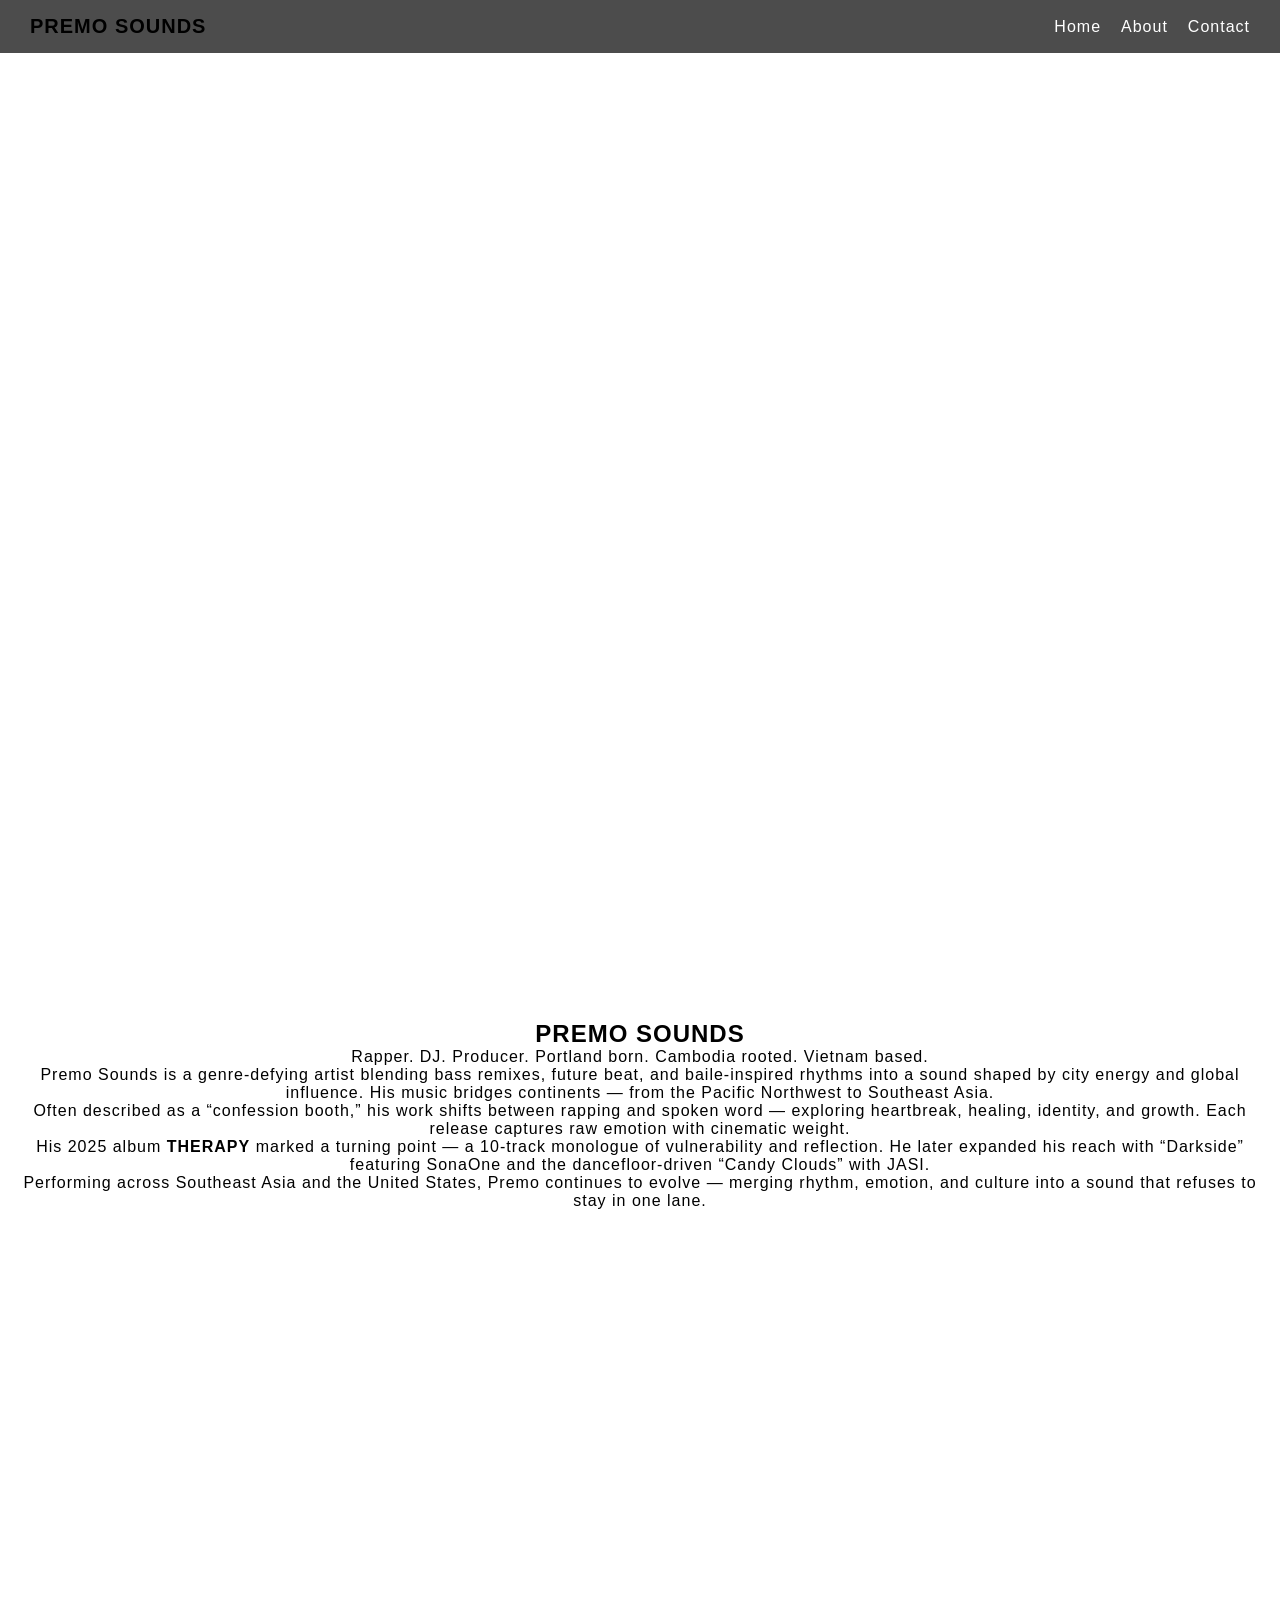
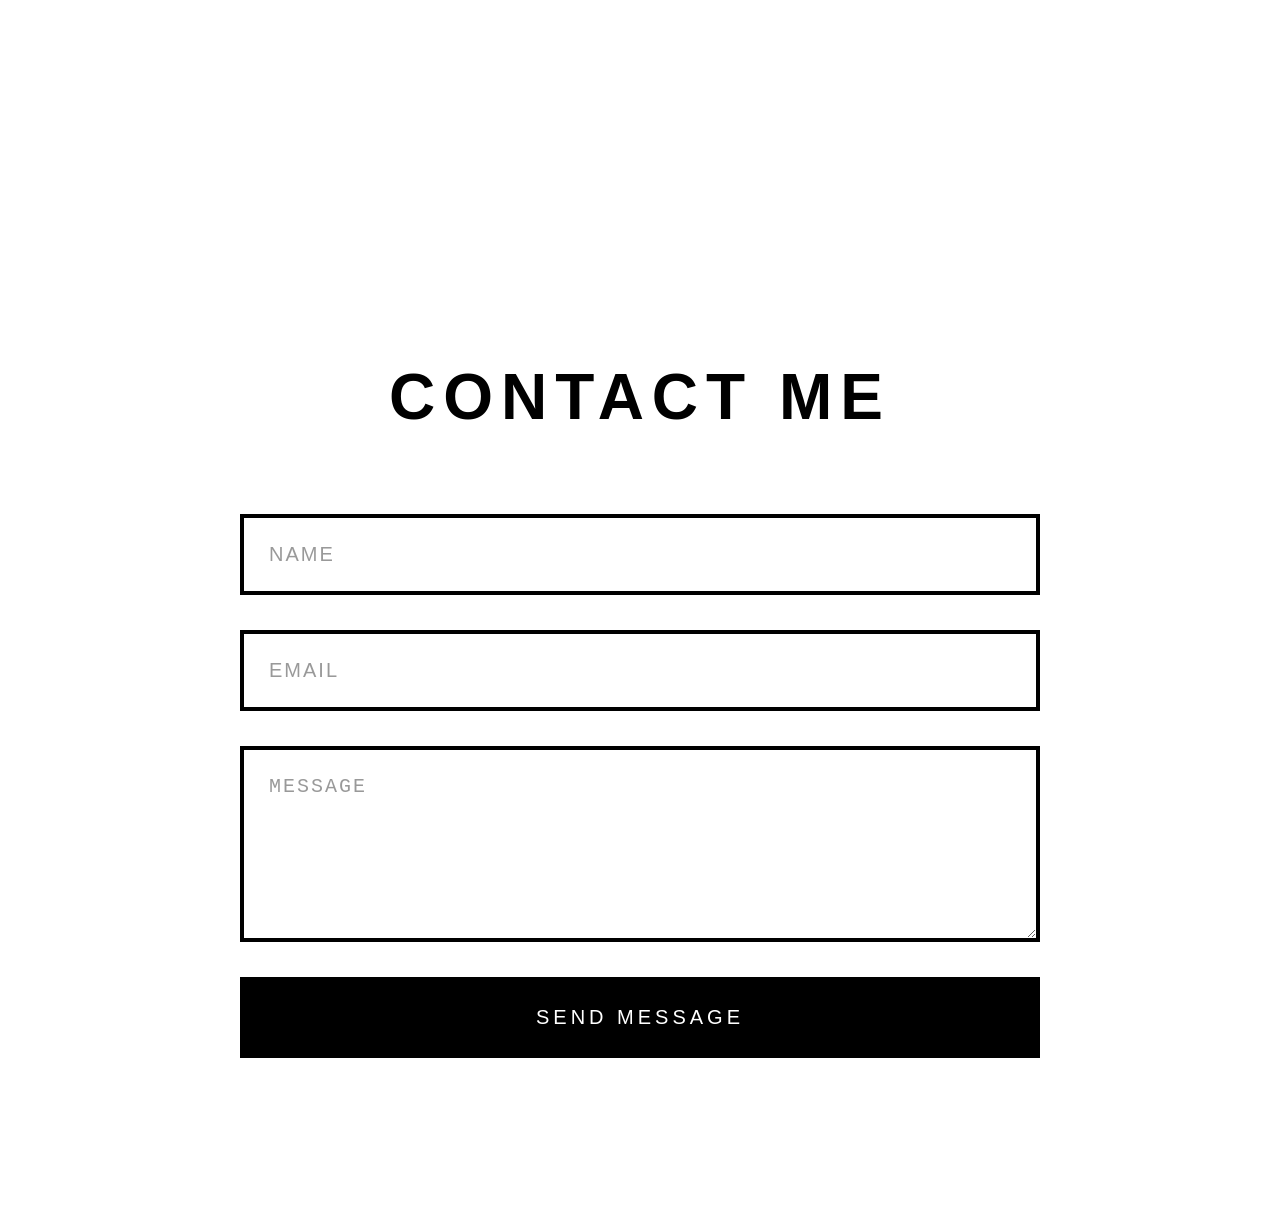
==== index.html @ 64d37947 "Update index.html" ====
﻿<!DOCTYPE html>
<html lang="en">
<head>
  <meta charset="UTF-8">
  <meta name="viewport" content="width=device-width, initial-scale=1.0">
  <title>PREMO SOUNDS</title>
  <meta name="description" content="Official website of PremoSounds">
  <link rel="stylesheet" href="css/styles.css">
  <link href="https://fonts.googleapis.com/css2?family=Bebas+Neue&family=Inter:wght@300;400;600&display=swap" rel="stylesheet">
</head>
<body>

<header class="navbar">
  <div class="logo">PREMO SOUNDS</div>
  <button class="menu-toggle" aria-label="Toggle navigation">☰</button>
  <ul class="nav-links">
    <li><a href="#home">Home</a></li>
    <li><a href="#about">About</a></li>
    <li><a href="#contact">Contact</a></li>
  </ul>
</header>

<section id="home">

  <div class="video-background">
    <iframe
      src="https://www.youtube.com/embed/vIcrVmqLmIs?autoplay=1&mute=1&loop=1&playlist=vIcrVmqLmIs&controls=0&modestbranding=1&rel=0"
      frameborder="0"
      allow="autoplay; fullscreen"
      allowfullscreen>
    </iframe>
  </div>

  <div class="hero-content">
    <h1></h1>
  </div>

</section>
<section id="about" class="about-section">

  <div class="about-container">

    <h2 class="about-title">PREMO SOUNDS</h2>

    <p class="about-intro">
      Rapper. DJ. Producer. Portland born. Cambodia rooted. Vietnam based.
    </p>

    <p>
      Premo Sounds is a genre-defying artist blending bass remixes, future beat,
      and baile-inspired rhythms into a sound shaped by city energy and global influence.
      His music bridges continents — from the Pacific Northwest to Southeast Asia.
    </p>

    <p>
      Often described as a “confession booth,” his work shifts between rapping
      and spoken word — exploring heartbreak, healing, identity, and growth.
      Each release captures raw emotion with cinematic weight.
    </p>

    <p>
      His 2025 album <strong>THERAPY</strong> marked a turning point — a 10-track
      monologue of vulnerability and reflection. He later expanded his reach with
      “Darkside” featuring SonaOne and the dancefloor-driven
      “Candy Clouds” with JASI.
    </p>

    <p>
      Performing across Southeast Asia and the United States,
      Premo continues to evolve — merging rhythm, emotion,
      and culture into a sound that refuses to stay in one lane.
    </p>

  </div>

</section>

<section id="contact" class="contact-section">

  <h2 class="contact-title">CONTACT ME</h2>

  <form 
    action="https://formspree.io/f/xykdrayg" 
    method="POST"
    class="contact-form">

    <input 
      type="text" 
      name="name" 
      placeholder="NAME"
      required>

    <input 
      type="email" 
      name="email" 
      placeholder="EMAIL"
      required>

    <textarea 
      name="message" 
      placeholder="MESSAGE"
      rows="6"
      required></textarea>

    <button type="submit">SEND MESSAGE</button>

  </form>

</section>

<script src="js/main.js"></script>
</body>
</html>
---- css/styles.css ----
﻿* { margin:0; padding:0; box-sizing:border-box; }
html { scroll-behavior:smooth; }
body {
  font-family: 'Anton', sans-serif;
  letter-spacing: 1px;
}

.navbar {
  position:fixed;
  width:100%;
  display:flex;
  justify-content:space-between;
  align-items:center;
  padding:15px 30px;
  background:rgba(0,0,0,0.7);
  backdrop-filter:blur(8px);
  z-index:1000;
}

.logo { font-weight:bold; font-size:20px; }

.menu-toggle {
  background:none;
  border:none;
  color:white;
  font-size:24px;
  display:none;
  cursor:pointer;
}

.nav-links {
  list-style:none;
  display:flex;
  gap:20px;
}

.nav-links a {
  text-decoration:none;
  color:white;
}

/* HOME SECTION */
#home {
  position: relative;
  height: 100vh;
  overflow: hidden;
  display: flex;
  align-items: center;
  justify-content: center;
  text-align: center;
  color: white;
}

/* VIDEO WRAPPER */
.video-background {
  position: absolute;
  inset: 0;
  overflow: hidden;
  z-index: 0;
}

/* TRUE FULLSCREEN 16:9 COVER */
.video-background iframe {
  position: absolute;
  top: 50%;
  left: 50%;
  width: 100vw;
  height: 100vh;
  transform: translate(-50%, -50%);
  pointer-events: none;
}

/* Maintain 16:9 without shrinking */
@media (min-aspect-ratio: 16/9) {
  .video-background iframe {
    height: 56.25vw;
  }
}

@media (max-aspect-ratio: 16/9) {
  .video-background iframe {
    width: 177.78vh;
  }
}

/* CONTENT ABOVE VIDEO */
.hero-content {
  position: relative;
  z-index: 2;
  text-shadow: 2px 2px 6px black;
}

section {
  padding:120px 20px;
  text-align:center;
  min-height:100vh;
}

.hero {
  display:flex;
  justify-content:center;
  align-items:center;
  text-shadow:2px 2px 5px black;
}

.light {
  background:#f4f4f4;
  color:#000;
}

@media (max-width:768px) {
  .menu-toggle { display:block; }
  .nav-links {
    position:absolute;
    top:70px;
    right:20px;
    flex-direction:column;
    background:rgba(0,0,0,0.9);
    padding:20px;
    border-radius:8px;
    display:none;
  }
  .nav-links.show { display:flex; }
}

/* CONTACT SECTION — LUXURY VERSION */

.contact-section {
  background: #ffffff;
  color: #000;
  padding: 160px 20px;
  text-align: center;
}

.contact-title {
  font-size: 64px;
  letter-spacing: 8px;
  margin-bottom: 80px;
}

/* FORM WRAPPER */
.contact-form {
  max-width: 800px;
  margin: 0 auto;
  display: flex;
  flex-direction: column;
  gap: 35px;
}

/* INPUT FIELDS */
.contact-form input,
.contact-form textarea {
  width: 100%;
  background: transparent;
  border: 4px solid #000;
  padding: 25px;
  font-size: 20px;
  color: #000;
  outline: none;
  transition: all 0.3s ease;
}

/* Placeholder */
.contact-form input::placeholder,
.contact-form textarea::placeholder {
  color: rgba(0,0,0,0.4);
  letter-spacing: 2px;
}

/* Focus Animation */
.contact-form input:focus,
.contact-form textarea:focus {
  background: #000;
  color: #fff;
  transform: scale(1.02);
}

/* BUTTON */
.contact-form button {
  width: 100%;
  background: #000;
  color: #fff;
  padding: 25px;
  font-size: 20px;
  border: 4px solid #000;
  cursor: pointer;
  transition: all 0.3s ease;
  letter-spacing: 4px;
}

/* Button Hover */
.contact-form button:hover {
  background: #fff;
  color: #000;
}
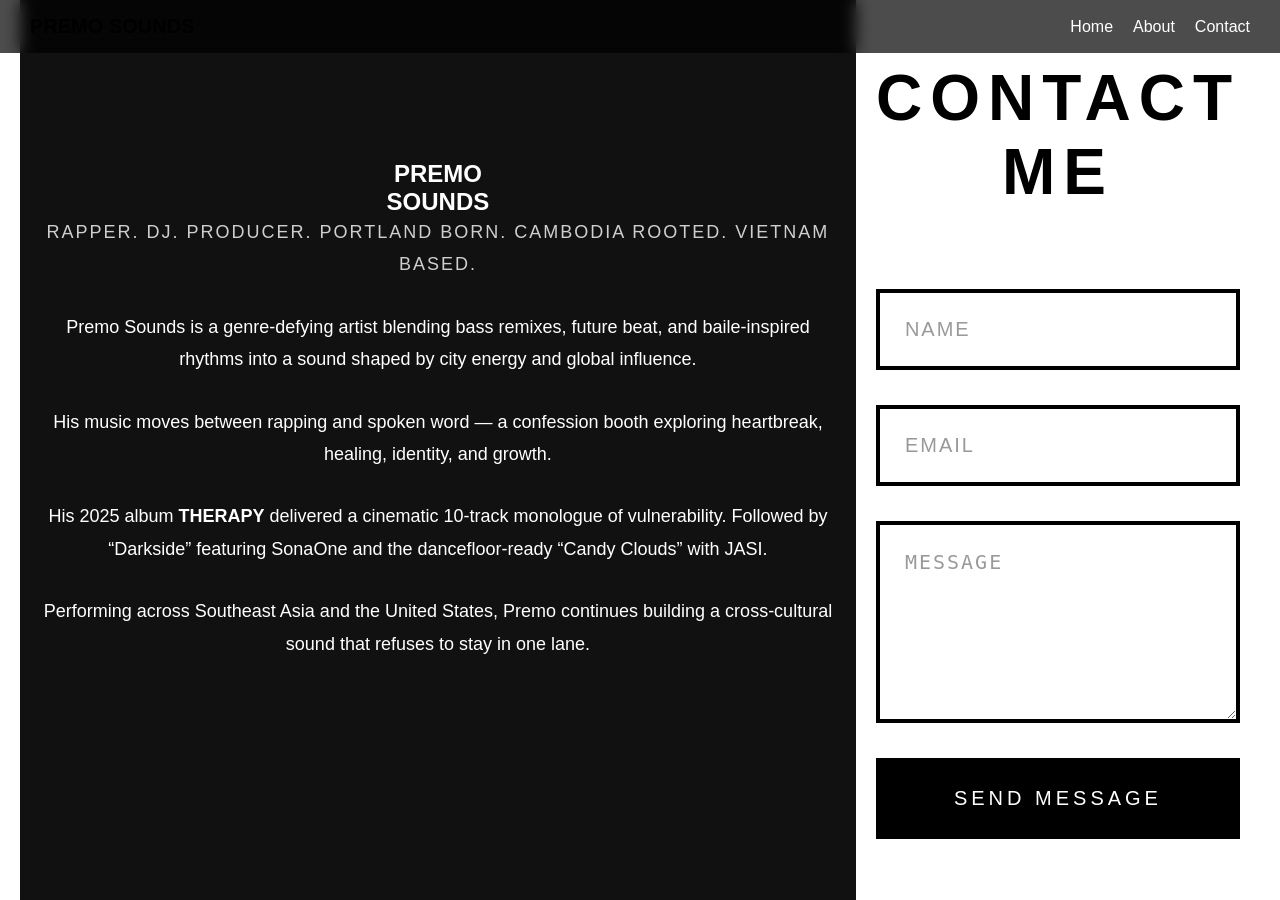
==== commit f999587b: "Update index.html" ====
--- a/index.html
+++ b/index.html
@@ -35,46 +35,50 @@
     <h1></h1>
   </div>
 
-</section>
 <section id="about" class="about-section">
 
-  <div class="about-container">
+  <div class="about-wrapper">
 
-    <h2 class="about-title">PREMO SOUNDS</h2>
+    <div class="about-left">
+      <h2>PREMO<br>SOUNDS</h2>
+    </div>
 
-    <p class="about-intro">
-      Rapper. DJ. Producer. Portland born. Cambodia rooted. Vietnam based.
-    </p>
+    <div class="about-right">
 
-    <p>
-      Premo Sounds is a genre-defying artist blending bass remixes, future beat,
-      and baile-inspired rhythms into a sound shaped by city energy and global influence.
-      His music bridges continents — from the Pacific Northwest to Southeast Asia.
-    </p>
+      <p class="about-intro">
+        Rapper. DJ. Producer. Portland born. Cambodia rooted. Vietnam based.
+      </p>
 
-    <p>
-      Often described as a “confession booth,” his work shifts between rapping
-      and spoken word — exploring heartbreak, healing, identity, and growth.
-      Each release captures raw emotion with cinematic weight.
-    </p>
+      <p>
+        Premo Sounds is a genre-defying artist blending bass remixes,
+        future beat, and baile-inspired rhythms into a sound shaped by
+        city energy and global influence.
+      </p>
 
-    <p>
-      His 2025 album <strong>THERAPY</strong> marked a turning point — a 10-track
-      monologue of vulnerability and reflection. He later expanded his reach with
-      “Darkside” featuring SonaOne and the dancefloor-driven
-      “Candy Clouds” with JASI.
-    </p>
+      <p>
+        His music moves between rapping and spoken word — a confession
+        booth exploring heartbreak, healing, identity, and growth.
+      </p>
 
-    <p>
-      Performing across Southeast Asia and the United States,
-      Premo continues to evolve — merging rhythm, emotion,
-      and culture into a sound that refuses to stay in one lane.
-    </p>
+      <p>
+        His 2025 album <strong>THERAPY</strong> delivered a cinematic
+        10-track monologue of vulnerability. Followed by
+        “Darkside” featuring SonaOne and the dancefloor-ready
+        “Candy Clouds” with JASI.
+      </p>
+
+      <p>
+        Performing across Southeast Asia and the United States,
+        Premo continues building a cross-cultural sound that
+        refuses to stay in one lane.
+      </p>
+
+    </div>
 
   </div>
 
 </section>
-
+  
 <section id="contact" class="contact-section">
 
   <h2 class="contact-title">CONTACT ME</h2>
@@ -122,3 +126,4 @@
 
 
 
+
--- a/css/styles.css
+++ b/css/styles.css
@@ -1,8 +1,8 @@
 ﻿* { margin:0; padding:0; box-sizing:border-box; }
 html { scroll-behavior:smooth; }
 body {
-  font-family: 'Anton', sans-serif;
-  letter-spacing: 1px;
+  font-family: 'Inter', sans-serif;
+  margin: 0;
 }
 
 .navbar {
@@ -193,3 +193,40 @@
   background: #fff;
   color: #000;
 }
+
+/* ABOUT SECTION */
+
+.about-section {
+  background: #111;
+  color: #fff;
+  padding: 160px 20px;
+}
+
+.about-container {
+  max-width: 900px;
+  margin: 0 auto;
+  text-align: left;
+}
+
+.about-title {
+  font-family: 'Bebas Neue', sans-serif;
+  font-size: 90px;
+  letter-spacing: 6px;
+  margin-bottom: 30px;
+}
+
+.about-intro {
+  font-weight: 600;
+  font-size: 20px;
+  letter-spacing: 2px;
+  margin-bottom: 40px;
+  text-transform: uppercase;
+  opacity: 0.8;
+}
+
+.about-section p {
+  font-size: 18px;
+  line-height: 1.8;
+  margin-bottom: 30px;
+  font-weight: 300;
+}
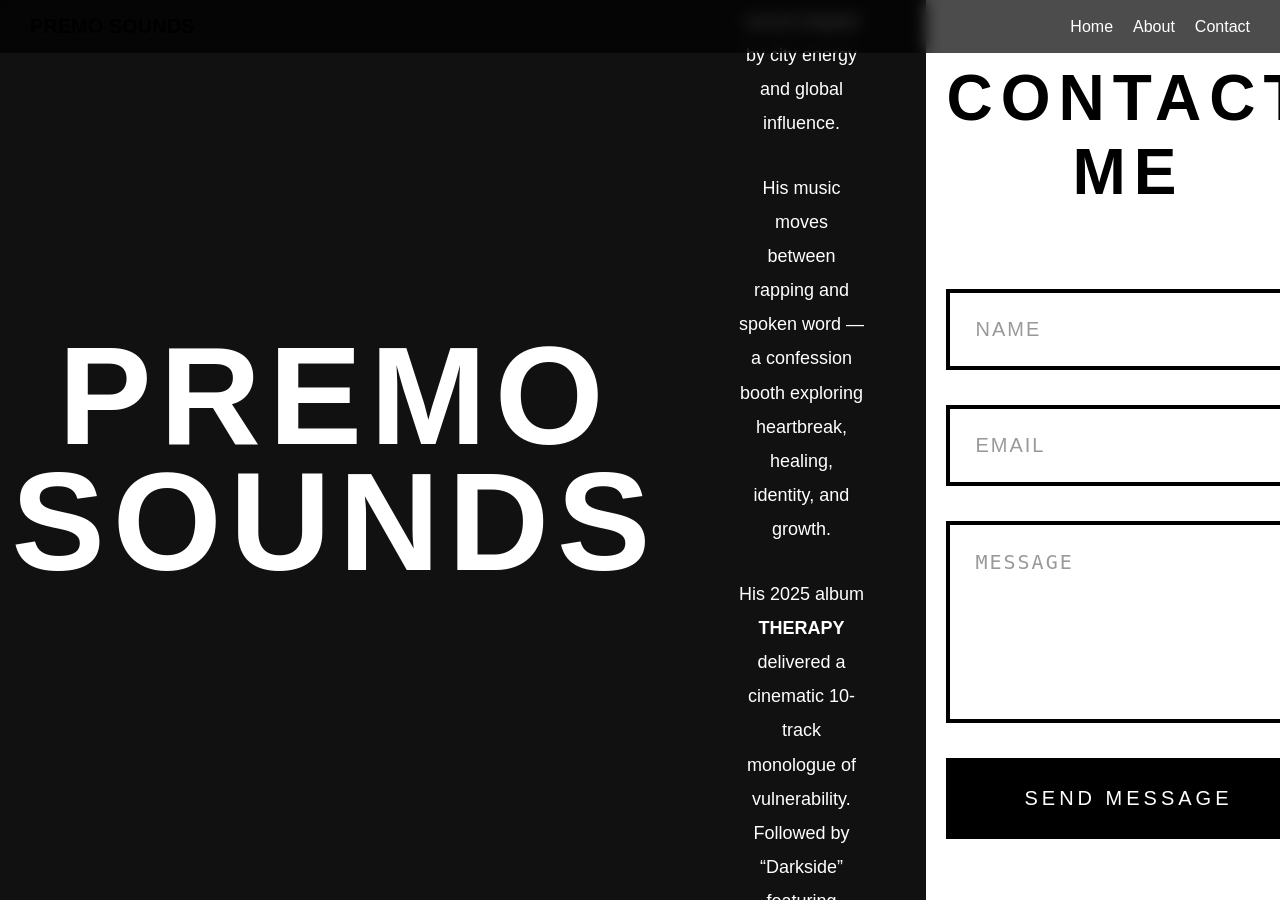
==== commit b3cf2f27: "Update index.html" ====
--- a/index.html
+++ b/index.html
@@ -36,6 +36,8 @@
   </div>
 
 <section id="about" class="about-section">
+
+  <div class="about-bg-text">PREMO SOUNDS</div>
 
   <div class="about-wrapper">
 
@@ -127,3 +129,4 @@
 
 
 
+
--- a/css/styles.css
+++ b/css/styles.css
@@ -194,25 +194,36 @@
   color: #000;
 }
 
-/* ABOUT SECTION */
+/* SPLIT ABOUT SECTION */
 
 .about-section {
   background: #111;
   color: #fff;
-  padding: 160px 20px;
-}
-
-.about-container {
-  max-width: 900px;
+  padding: 180px 5%;
+}
+
+.about-wrapper {
+  display: grid;
+  grid-template-columns: 1fr 1.2fr;
+  gap: 80px;
+  align-items: center;
+  max-width: 1400px;
   margin: 0 auto;
-  text-align: left;
-}
-
-.about-title {
+}
+
+/* LEFT SIDE — BIG TITLE */
+
+.about-left h2 {
   font-family: 'Bebas Neue', sans-serif;
-  font-size: 90px;
-  letter-spacing: 6px;
-  margin-bottom: 30px;
+  font-size: 140px;
+  line-height: 0.9;
+  letter-spacing: 8px;
+}
+
+/* RIGHT SIDE — TEXT */
+
+.about-right {
+  font-family: 'Inter', sans-serif;
 }
 
 .about-intro {
@@ -224,9 +235,29 @@
   opacity: 0.8;
 }
 
-.about-section p {
+.about-right p {
   font-size: 18px;
-  line-height: 1.8;
+  line-height: 1.9;
   margin-bottom: 30px;
   font-weight: 300;
 }
+
+/* MOBILE RESPONSIVE */
+
+@media (max-width: 900px) {
+
+  .about-wrapper {
+    grid-template-columns: 1fr;
+    gap: 50px;
+  }
+
+  .about-left h2 {
+    font-size: 80px;
+    text-align: center;
+  }
+
+  .about-right {
+    text-align: center;
+  }
+
+}
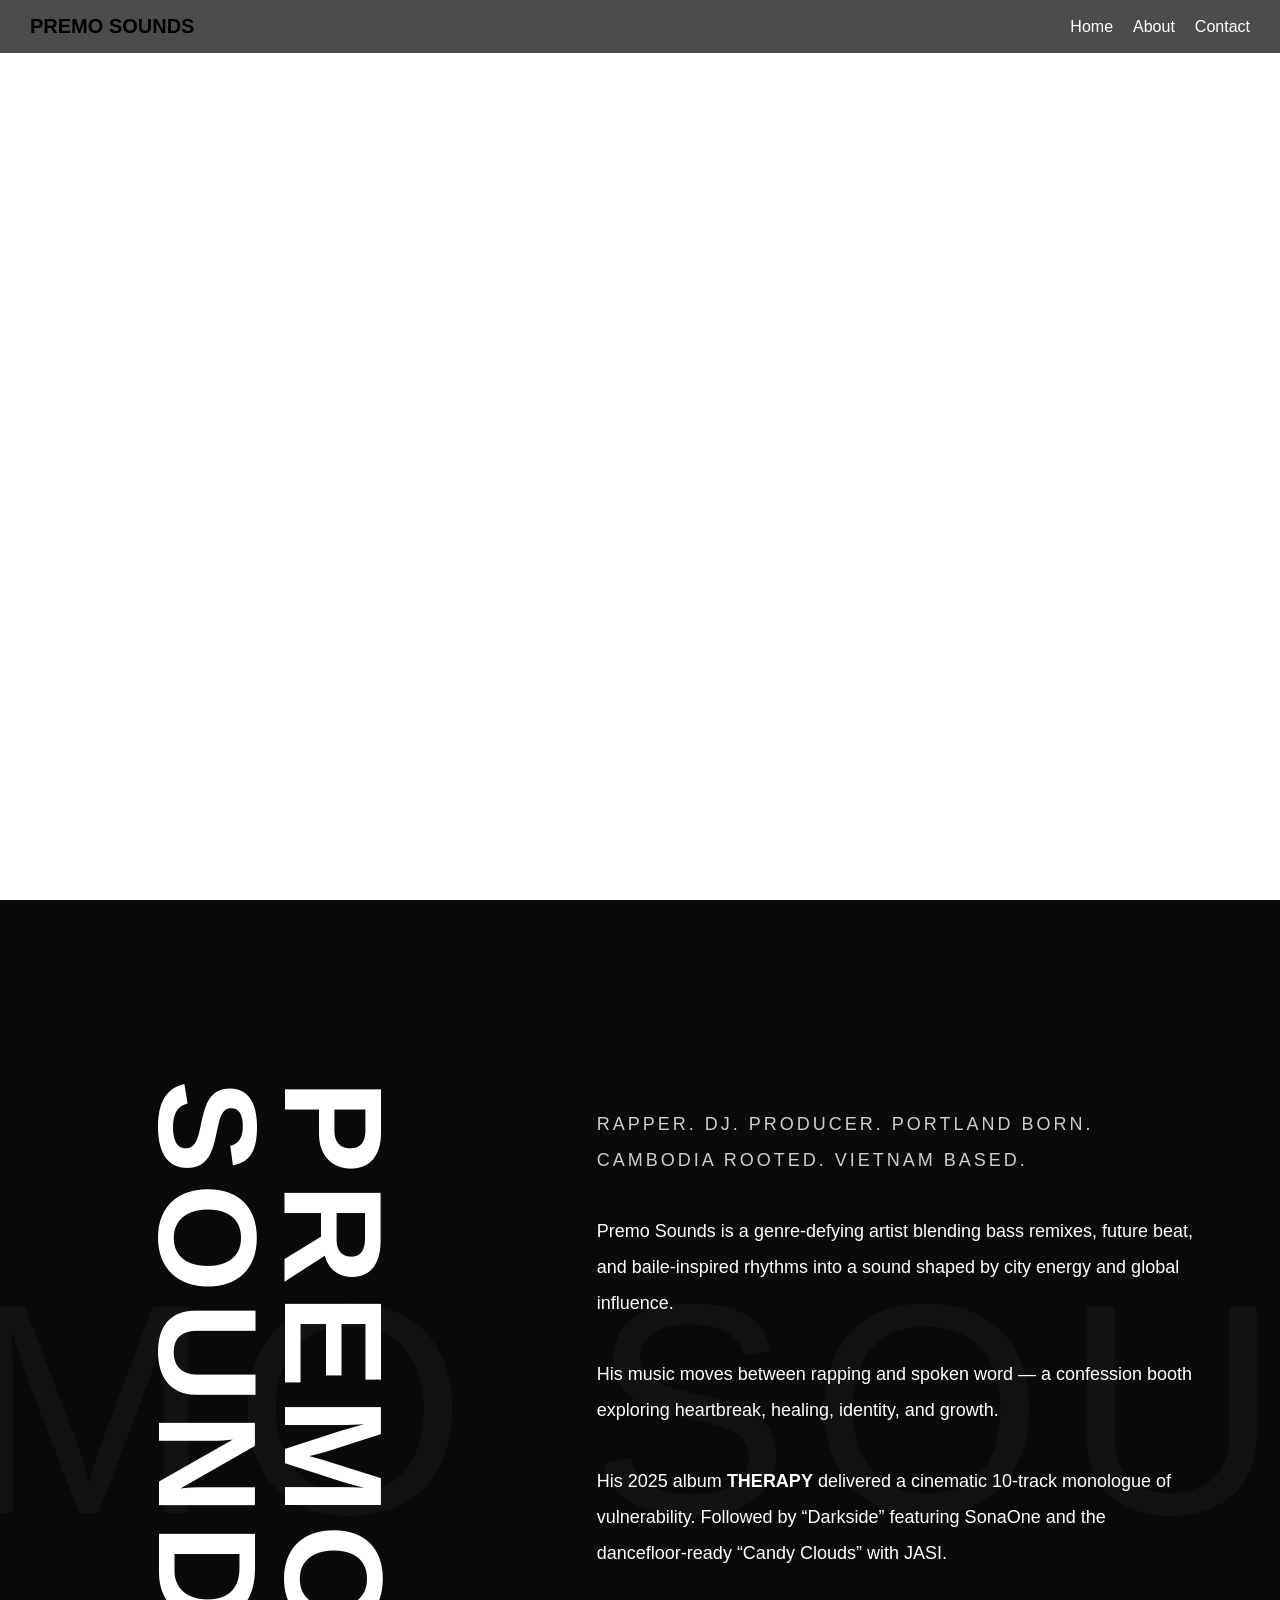
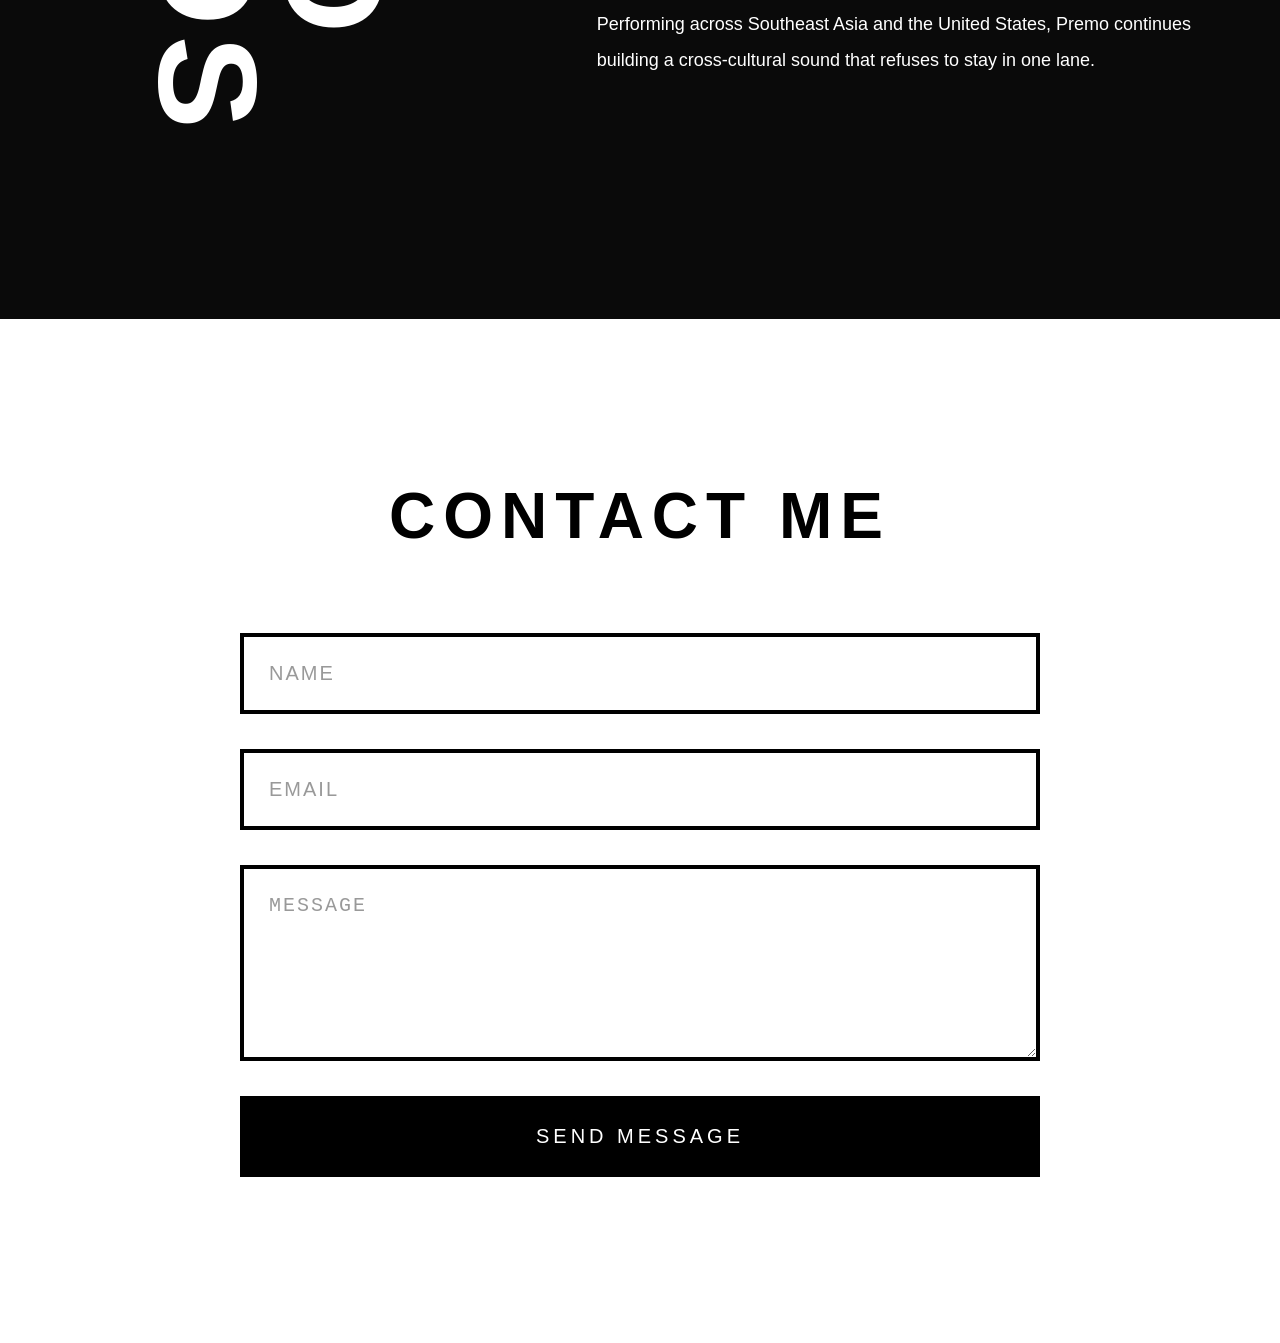
==== commit 8c5721ad: "Update index.html" ====
--- a/index.html
+++ b/index.html
@@ -34,7 +34,8 @@
   <div class="hero-content">
     <h1></h1>
   </div>
-
+</section>
+  
 <section id="about" class="about-section">
 
   <div class="about-bg-text">PREMO SOUNDS</div>
@@ -130,3 +131,4 @@
 
 
 
+
--- a/css/styles.css
+++ b/css/styles.css
@@ -42,8 +42,7 @@
 /* HOME SECTION */
 #home {
   position: relative;
-  height: 100vh;
-  overflow: hidden;
+  min-height: 100vh;
   display: flex;
   align-items: center;
   justify-content: center;
@@ -91,9 +90,9 @@
 }
 
 section {
-  padding:120px 20px;
-  text-align:center;
-  min-height:100vh;
+  padding: 140px 5%;
+  postion: relative;
+  z-index: 1;
 }
 
 .hero {
@@ -123,6 +122,120 @@
   .nav-links.show { display:flex; }
 }
 
+/* ===== CINEMATIC SPLIT ABOUT ===== */
+
+.about-section {
+  position: relative;
+  background: #0a0a0a;
+  color: #fff;
+  padding: 180px 5%;
+  overflow: hidden;
+}
+
+/* HUGE BACKGROUND WATERMARK */
+.about-bg-text {
+  z-index: 0;
+  position: absolute;
+  top: 50%;
+  left: 50%;
+  transform: translate(-50%, -50%);
+  font-family: 'Bebas Neue', sans-serif;
+  font-size: 300px;
+  letter-spacing: 20px;
+  color: rgba(255,255,255,0.03);
+  white-space: nowrap;
+  pointer-events: none;
+}
+
+/* MAIN GRID */
+.about-wrapper {
+  z-index: 1;
+  position: relative;
+  display: grid;
+  grid-template-columns: 0.8fr 1.2fr;
+  gap: 120px;
+  max-width: 1400px;
+  margin: 0 auto;
+  align-items: center;
+}
+
+/* LEFT SIDE — ROTATED TITLE */
+.about-left {
+  display: flex;
+  justify-content: center;
+  align-items: center;
+}
+
+.about-left h2 {
+  font-family: 'Bebas Neue', sans-serif;
+  font-size: 140px;
+  line-height: 0.9;
+  letter-spacing: 10px;
+  writing-mode: vertical-rl;
+  text-orientation: mixed;
+}
+
+/* RIGHT SIDE TEXT */
+.about-right {
+  font-family: 'Inter', sans-serif;
+  max-width: 600px;
+}
+
+.about-intro {
+  font-weight: 600;
+  font-size: 20px;
+  letter-spacing: 3px;
+  margin-bottom: 50px;
+  text-transform: uppercase;
+  opacity: 0.8;
+}
+
+.about-right p {
+  font-size: 18px;
+  line-height: 2;
+  margin-bottom: 35px;
+  font-weight: 300;
+}
+
+/* FADE IN ANIMATION */
+.about-wrapper {
+  opacity: 0;
+  transform: translateY(40px);
+  animation: fadeUp 1.2s ease forwards;
+  animation-delay: 0.3s;
+}
+
+@keyframes fadeUp {
+  to {
+    opacity: 1;
+    transform: translateY(0);
+  }
+}
+
+/* MOBILE */
+@media (max-width: 1000px) {
+
+  .about-wrapper {
+    grid-template-columns: 1fr;
+    gap: 60px;
+  }
+
+  .about-left h2 {
+    transform: none;
+    font-size: 90px;
+    text-align: center;
+  }
+
+  .about-right {
+    text-align: center;
+    max-width: 100%;
+  }
+
+  .about-bg-text {
+    font-size: 120px;
+  }
+}
+
 /* CONTACT SECTION — LUXURY VERSION */
 
 .contact-section {
@@ -194,70 +307,5 @@
   color: #000;
 }
 
-/* SPLIT ABOUT SECTION */
-
-.about-section {
-  background: #111;
-  color: #fff;
-  padding: 180px 5%;
-}
-
-.about-wrapper {
-  display: grid;
-  grid-template-columns: 1fr 1.2fr;
-  gap: 80px;
-  align-items: center;
-  max-width: 1400px;
-  margin: 0 auto;
-}
-
-/* LEFT SIDE — BIG TITLE */
-
-.about-left h2 {
-  font-family: 'Bebas Neue', sans-serif;
-  font-size: 140px;
-  line-height: 0.9;
-  letter-spacing: 8px;
-}
-
-/* RIGHT SIDE — TEXT */
-
-.about-right {
-  font-family: 'Inter', sans-serif;
-}
-
-.about-intro {
-  font-weight: 600;
-  font-size: 20px;
-  letter-spacing: 2px;
-  margin-bottom: 40px;
-  text-transform: uppercase;
-  opacity: 0.8;
-}
-
-.about-right p {
-  font-size: 18px;
-  line-height: 1.9;
-  margin-bottom: 30px;
-  font-weight: 300;
-}
-
-/* MOBILE RESPONSIVE */
-
-@media (max-width: 900px) {
-
-  .about-wrapper {
-    grid-template-columns: 1fr;
-    gap: 50px;
-  }
-
-  .about-left h2 {
-    font-size: 80px;
-    text-align: center;
-  }
-
-  .about-right {
-    text-align: center;
-  }
-
-}
+
+
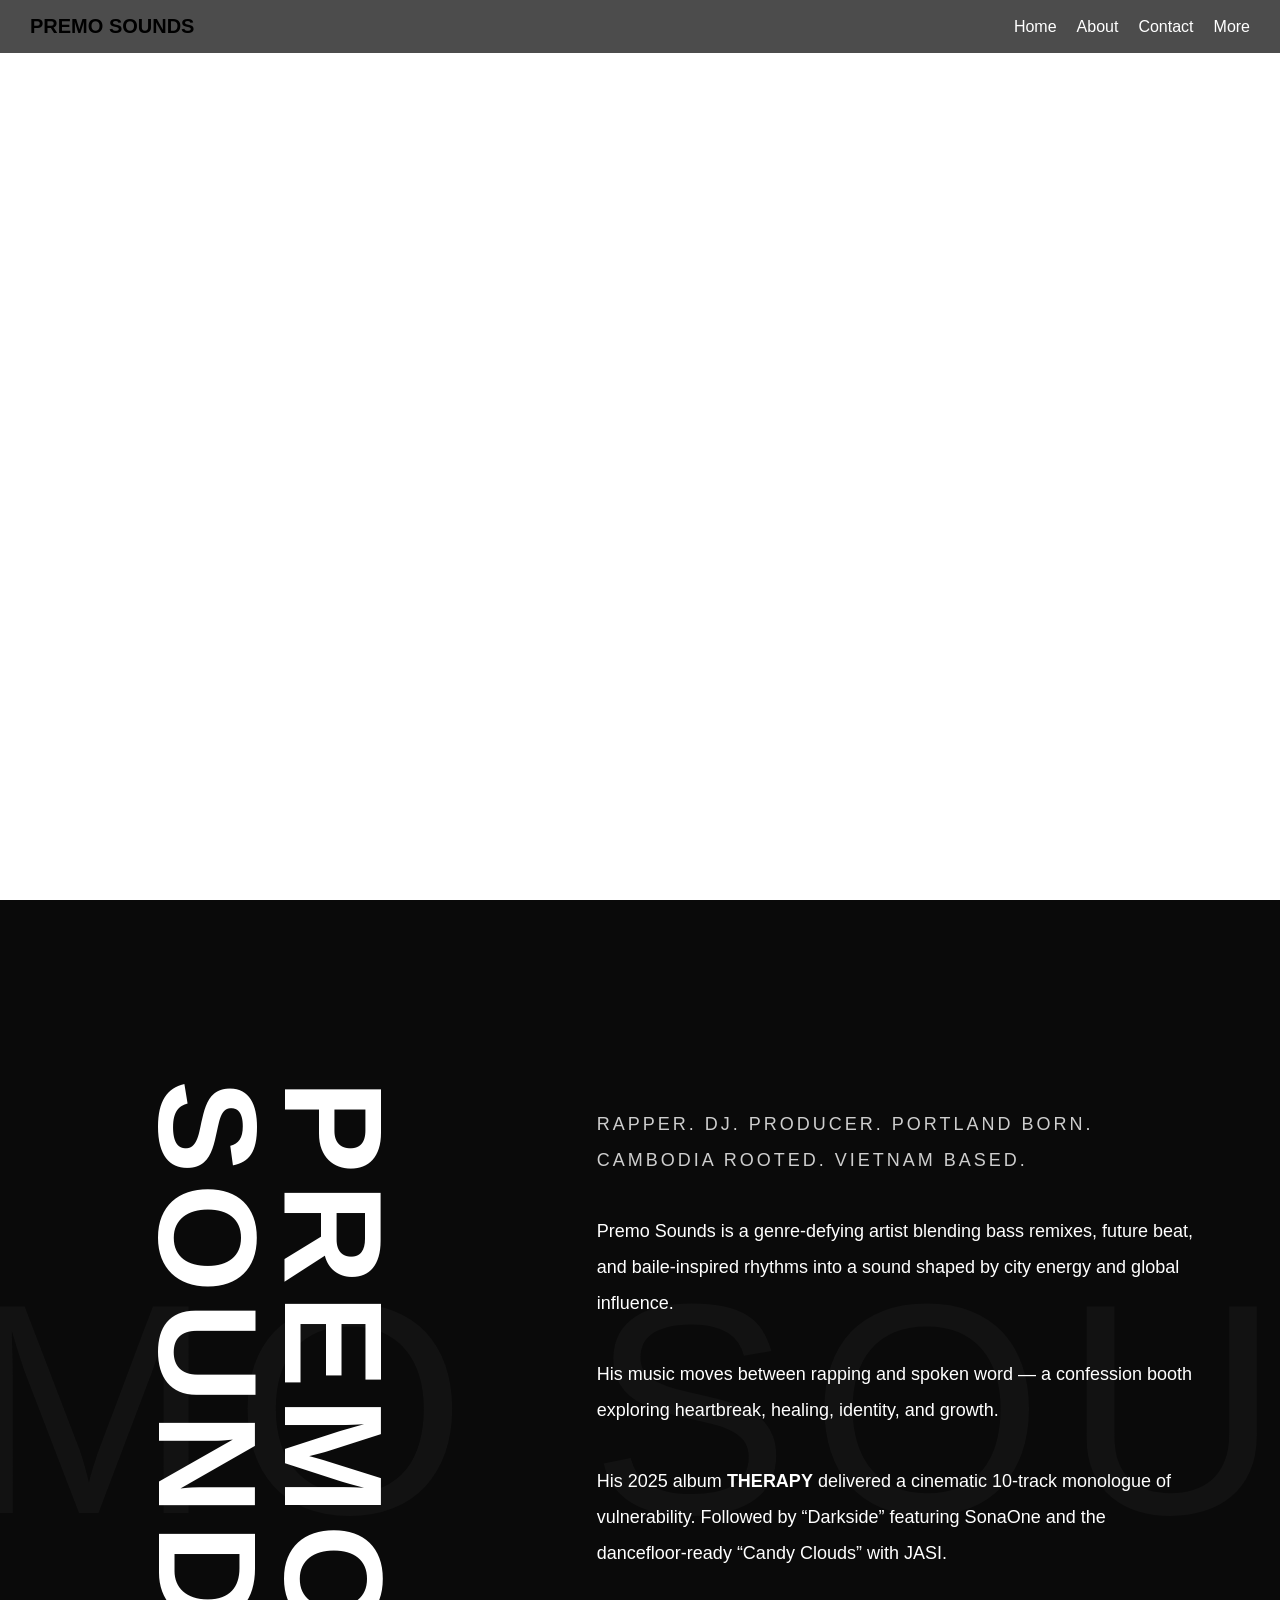
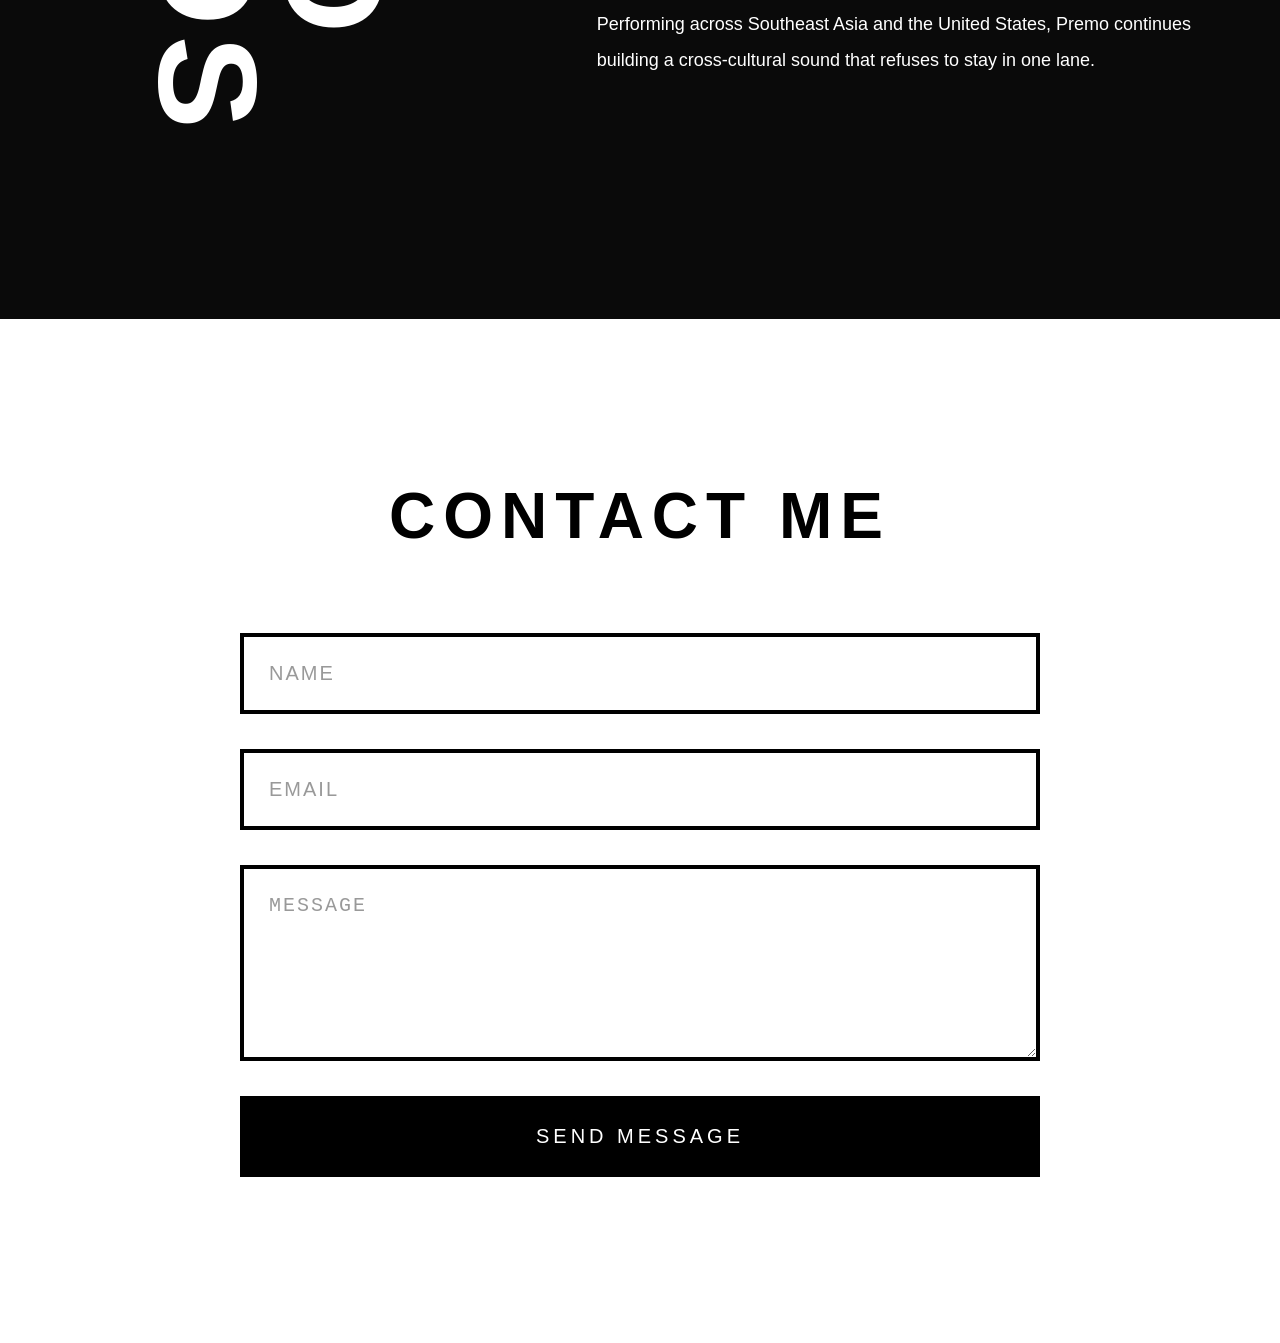
==== commit 291d6cff: "Update index.html" ====
--- a/index.html
+++ b/index.html
@@ -17,6 +17,11 @@
     <li><a href="#home">Home</a></li>
     <li><a href="#about">About</a></li>
     <li><a href="#contact">Contact</a></li>
+    <li>
+      <a href="https://brand.page/premosounds" target="_blank" rel="noopener noreferrer">
+    More
+      </a>
+    </li>
   </ul>
 </header>
 
@@ -132,3 +137,4 @@
 
 
 
+
--- a/css/styles.css
+++ b/css/styles.css
@@ -1,5 +1,8 @@
 ﻿* { margin:0; padding:0; box-sizing:border-box; }
-html { scroll-behavior:smooth; }
+html {
+  scroll-behavior: smooth;
+  scroll-padding-top: 80px;
+}
 body {
   font-family: 'Inter', sans-serif;
   margin: 0;
@@ -53,6 +56,7 @@
 /* VIDEO WRAPPER */
 .video-background {
   position: absolute;
+  pointer-events: none;
   inset: 0;
   overflow: hidden;
   z-index: 0;
@@ -91,7 +95,7 @@
 
 section {
   padding: 140px 5%;
-  postion: relative;
+  position: relative;
   z-index: 1;
 }
 
@@ -147,6 +151,9 @@
   pointer-events: none;
 }
 
+.about-section {
+  isolation: isolate;
+}
 /* MAIN GRID */
 .about-wrapper {
   z-index: 1;
@@ -309,3 +316,5 @@
 
 
 
+
+
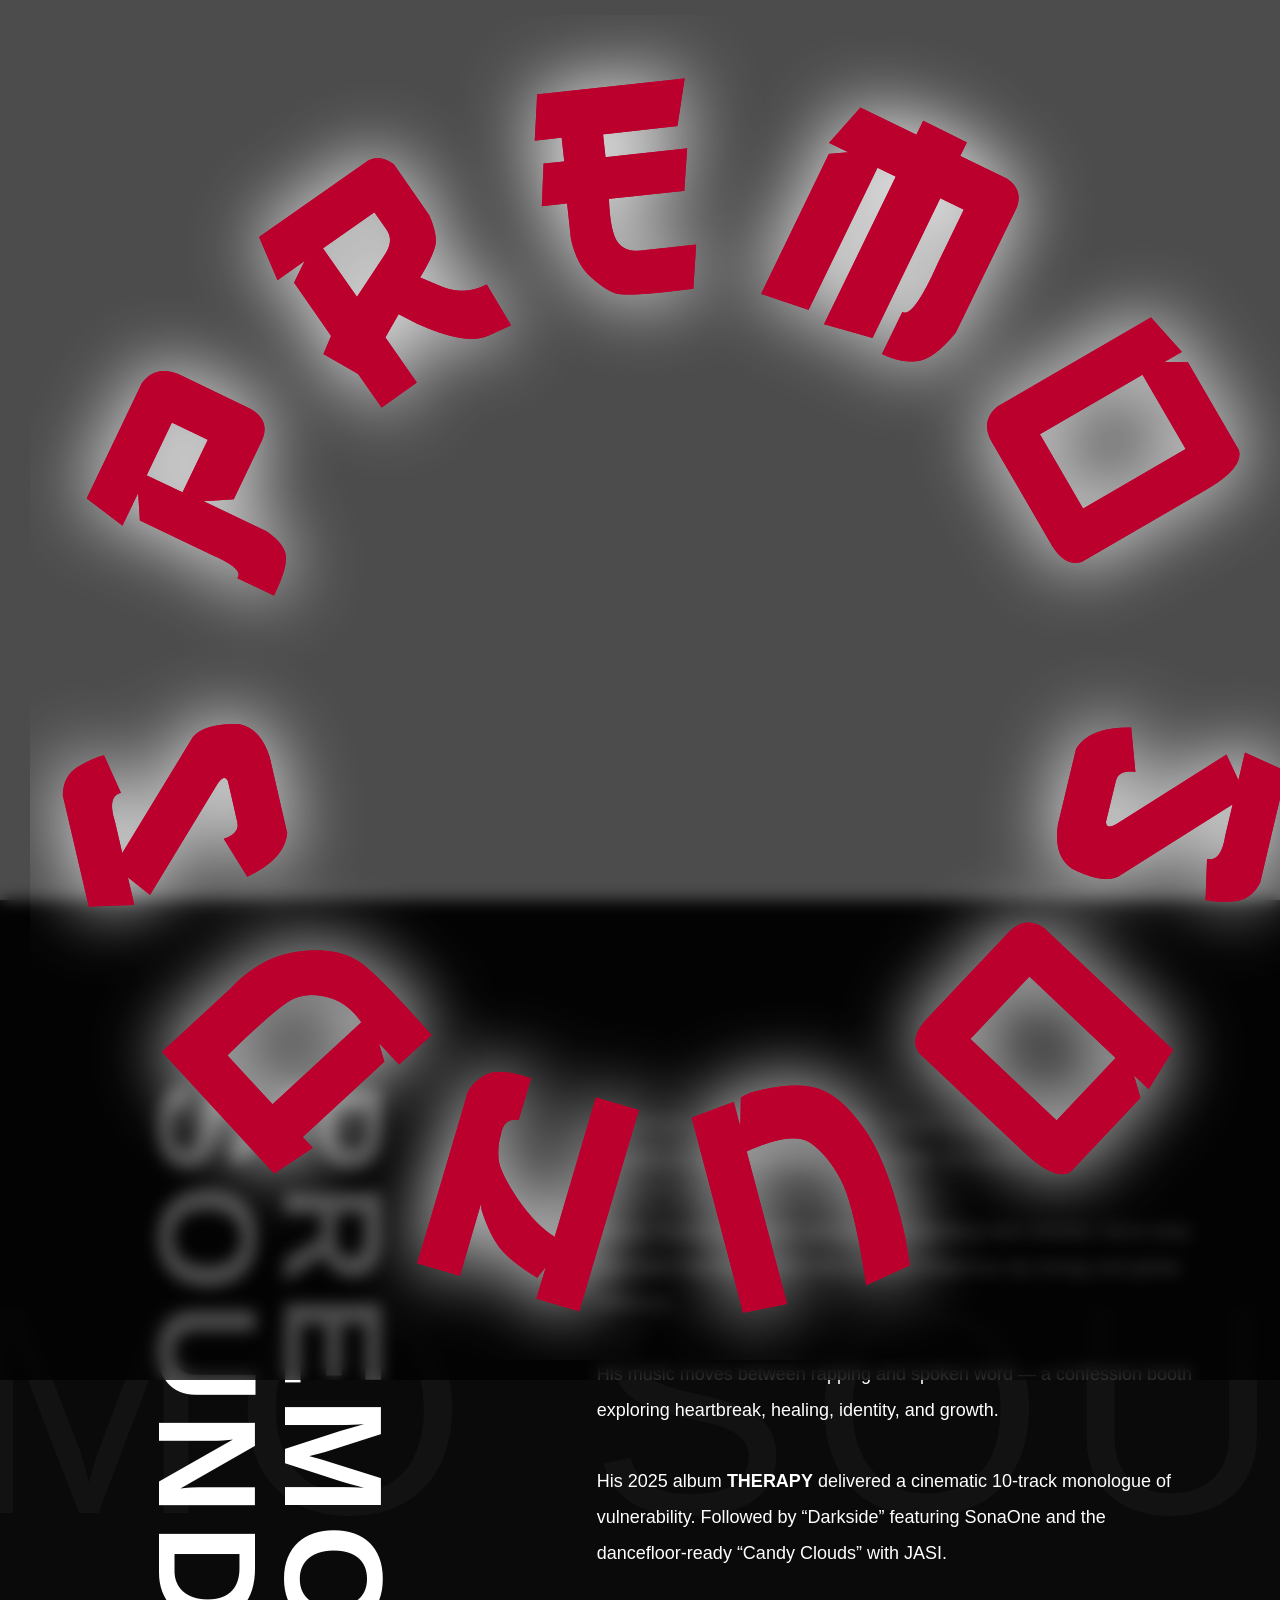
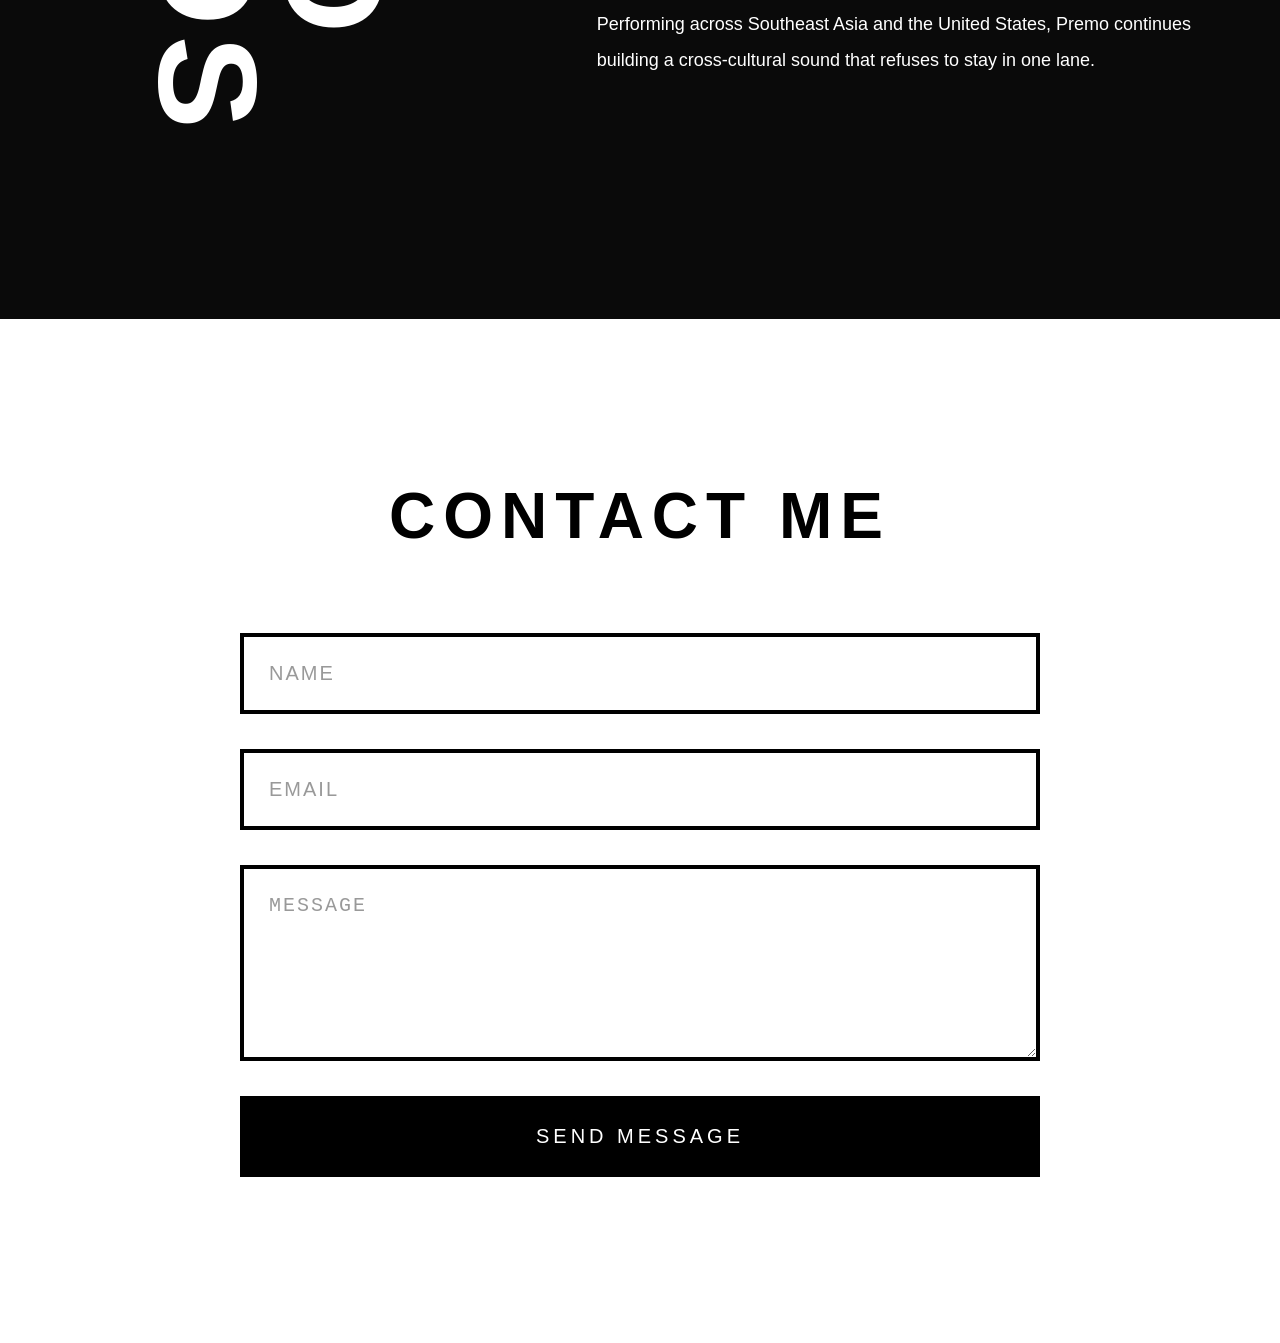
==== commit aca5c93f: "Update index.html" ====
--- a/index.html
+++ b/index.html
@@ -11,7 +11,11 @@
 <body>
 
 <header class="navbar">
-  <div class="logo">PREMO SOUNDS</div>
+  <div class="logo">
+  <a href="#home">
+    <img src="images/FullLogo_Transparent_NoBuffer (1).png" alt="Premo Sounds Logo">
+  </a>
+</div>
   <button class="menu-toggle" aria-label="Toggle navigation">☰</button>
   <ul class="nav-links">
     <li><a href="#home">Home</a></li>
@@ -138,3 +142,4 @@
 
 
 
+
--- a/css/styles.css
+++ b/css/styles.css
@@ -18,6 +18,17 @@
   background:rgba(0,0,0,0.7);
   backdrop-filter:blur(8px);
   z-index:1000;
+}
+
+.nav-links li:last-child a {
+  border: 2px solid white;
+  padding: 8px 18px;
+  transition: 0.3s ease;
+}
+
+.nav-links li:last-child a:hover {
+  background: white;
+  color: black;
 }
 
 .logo { font-weight:bold; font-size:20px; }
@@ -318,3 +329,4 @@
 
 
 
+
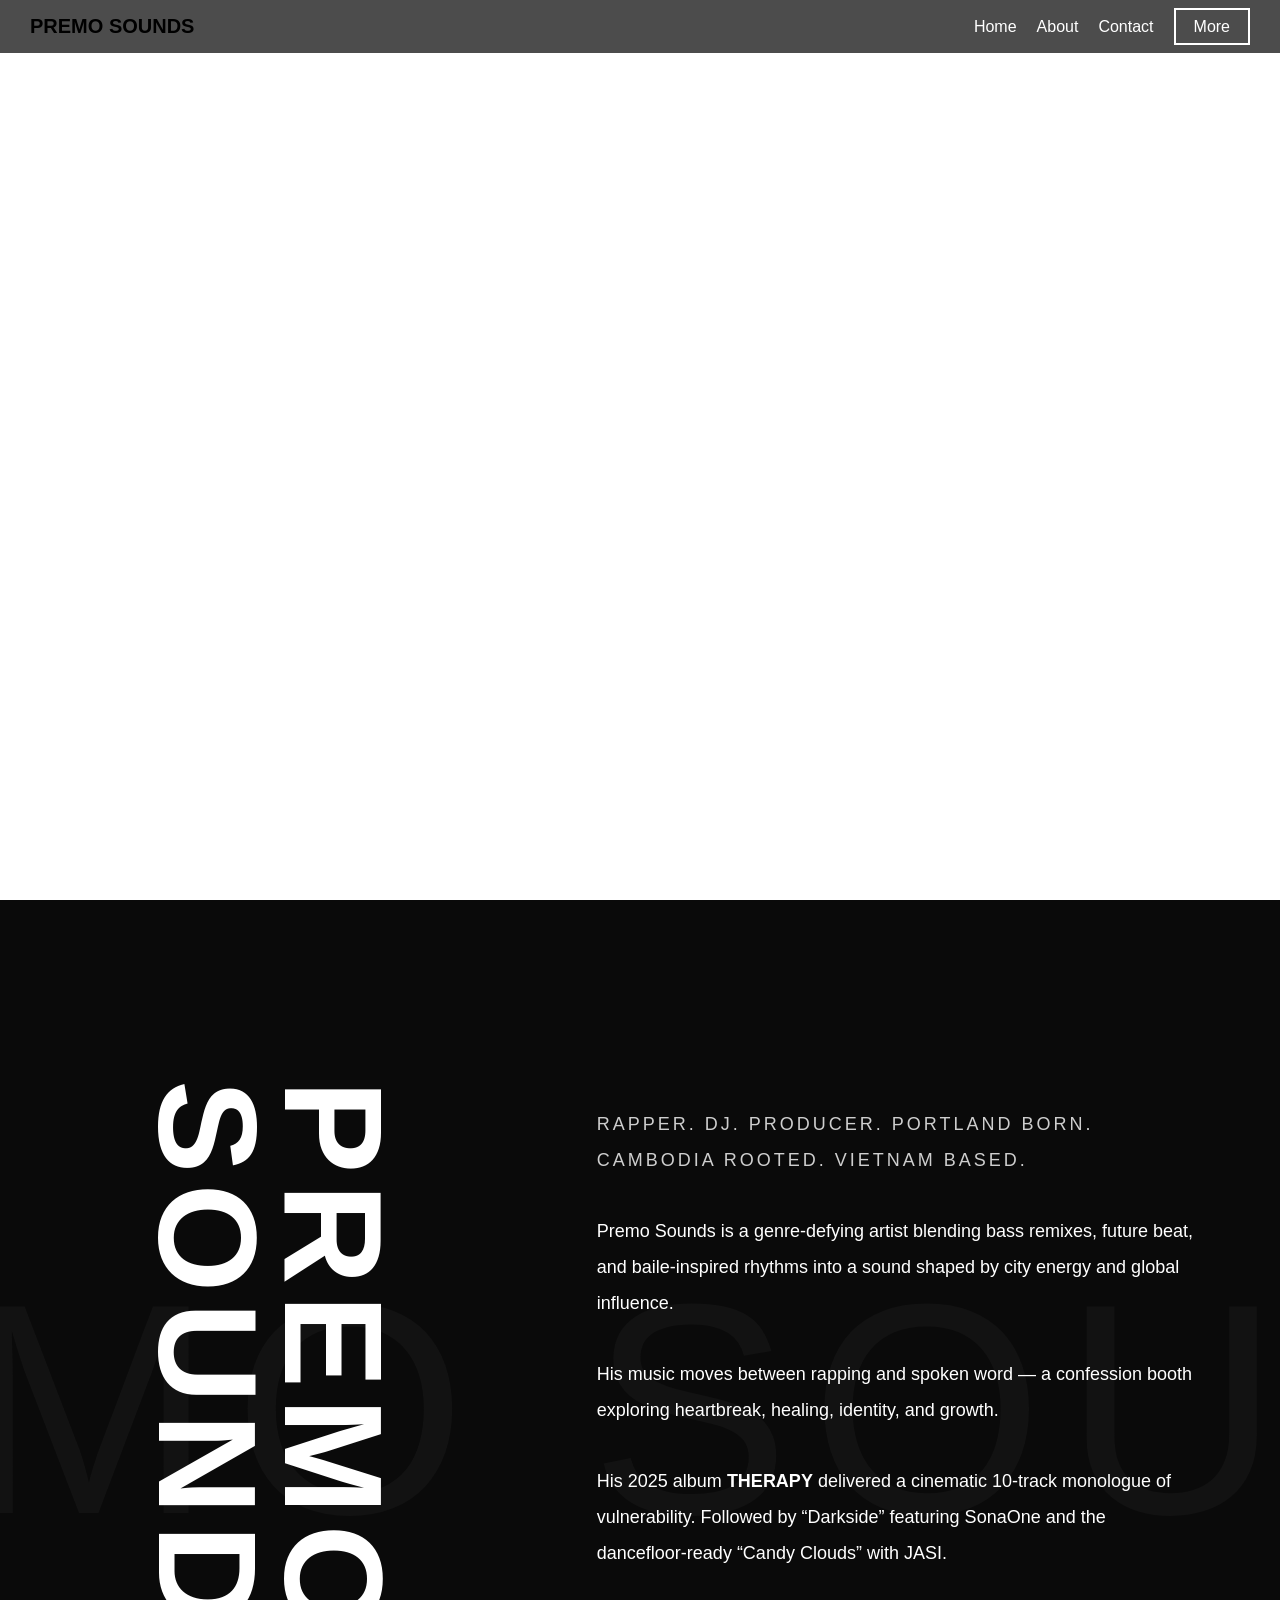
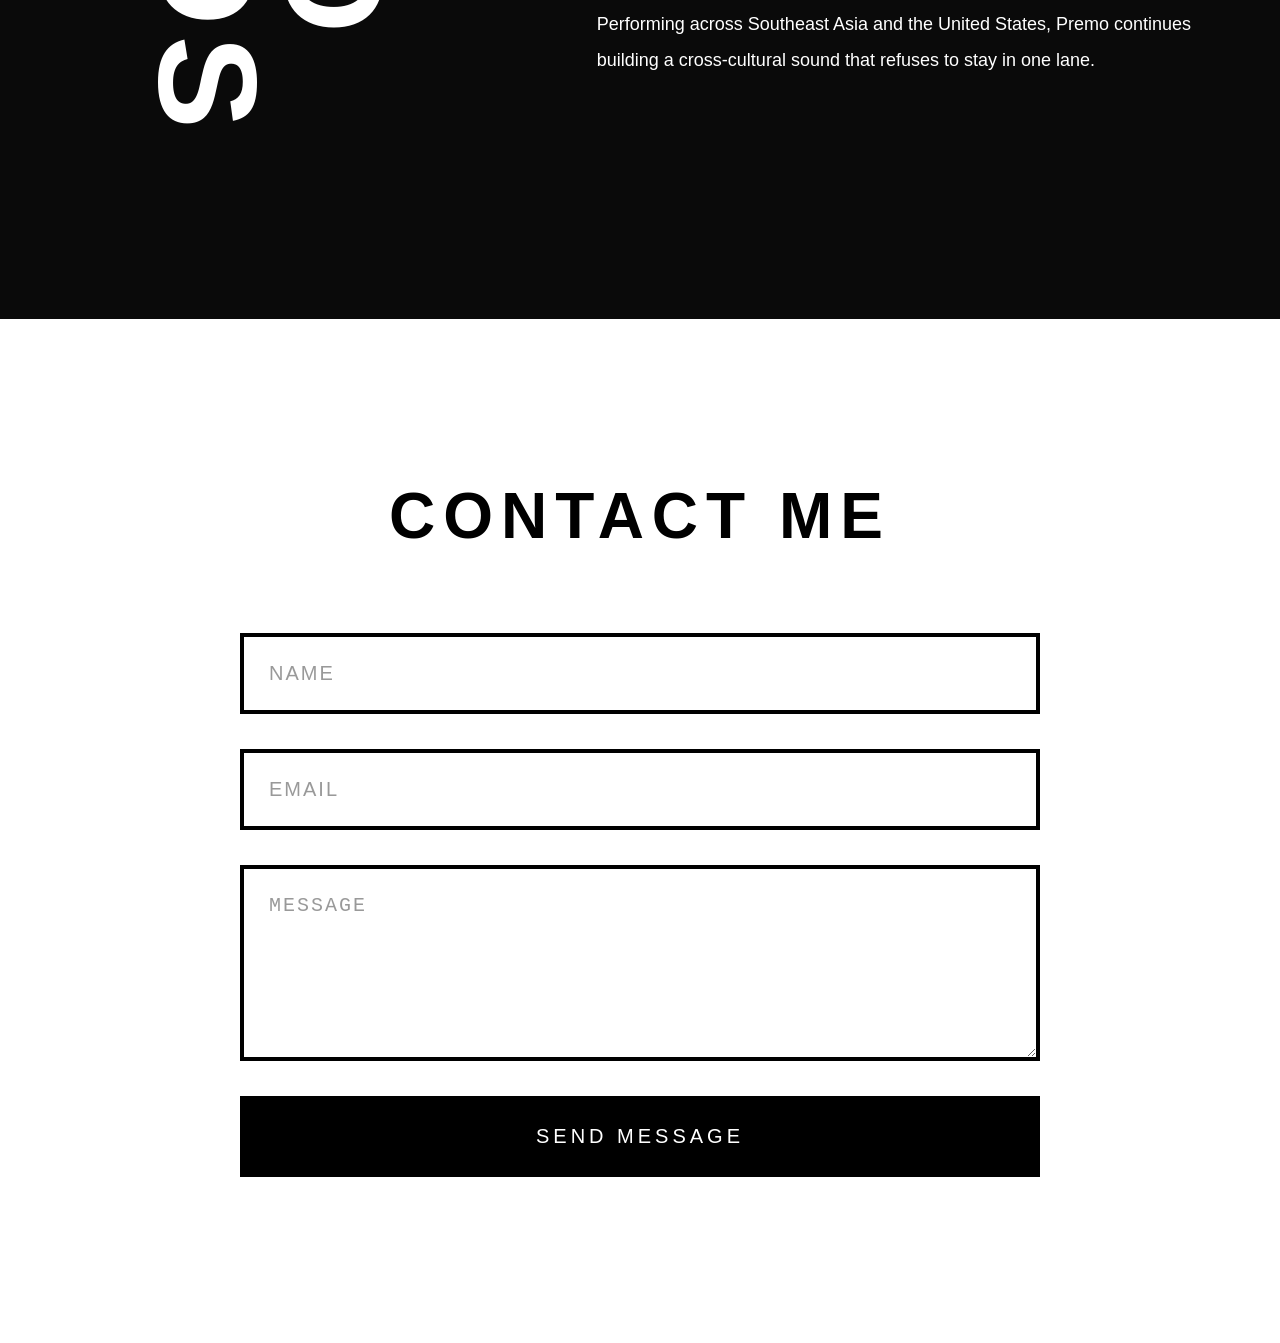
==== commit bfc6ed0a: "Update index.html" ====
--- a/index.html
+++ b/index.html
@@ -11,11 +11,7 @@
 <body>
 
 <header class="navbar">
-  <div class="logo">
-  <a href="#home">
-    <img src="images/FullLogo_Transparent_NoBuffer (1).png" alt="Premo Sounds Logo">
-  </a>
-</div>
+  <div class="logo">PREMO SOUNDS</div>
   <button class="menu-toggle" aria-label="Toggle navigation">☰</button>
   <ul class="nav-links">
     <li><a href="#home">Home</a></li>
@@ -143,3 +139,5 @@
 
 
 
+
+
--- a/css/styles.css
+++ b/css/styles.css
@@ -6,6 +6,11 @@
 body {
   font-family: 'Inter', sans-serif;
   margin: 0;
+}
+
+.logo {
+  display: flex;
+  align-items: center;
 }
 
 .navbar {
@@ -330,3 +335,8 @@
 
 
 
+
+
+
+
+
